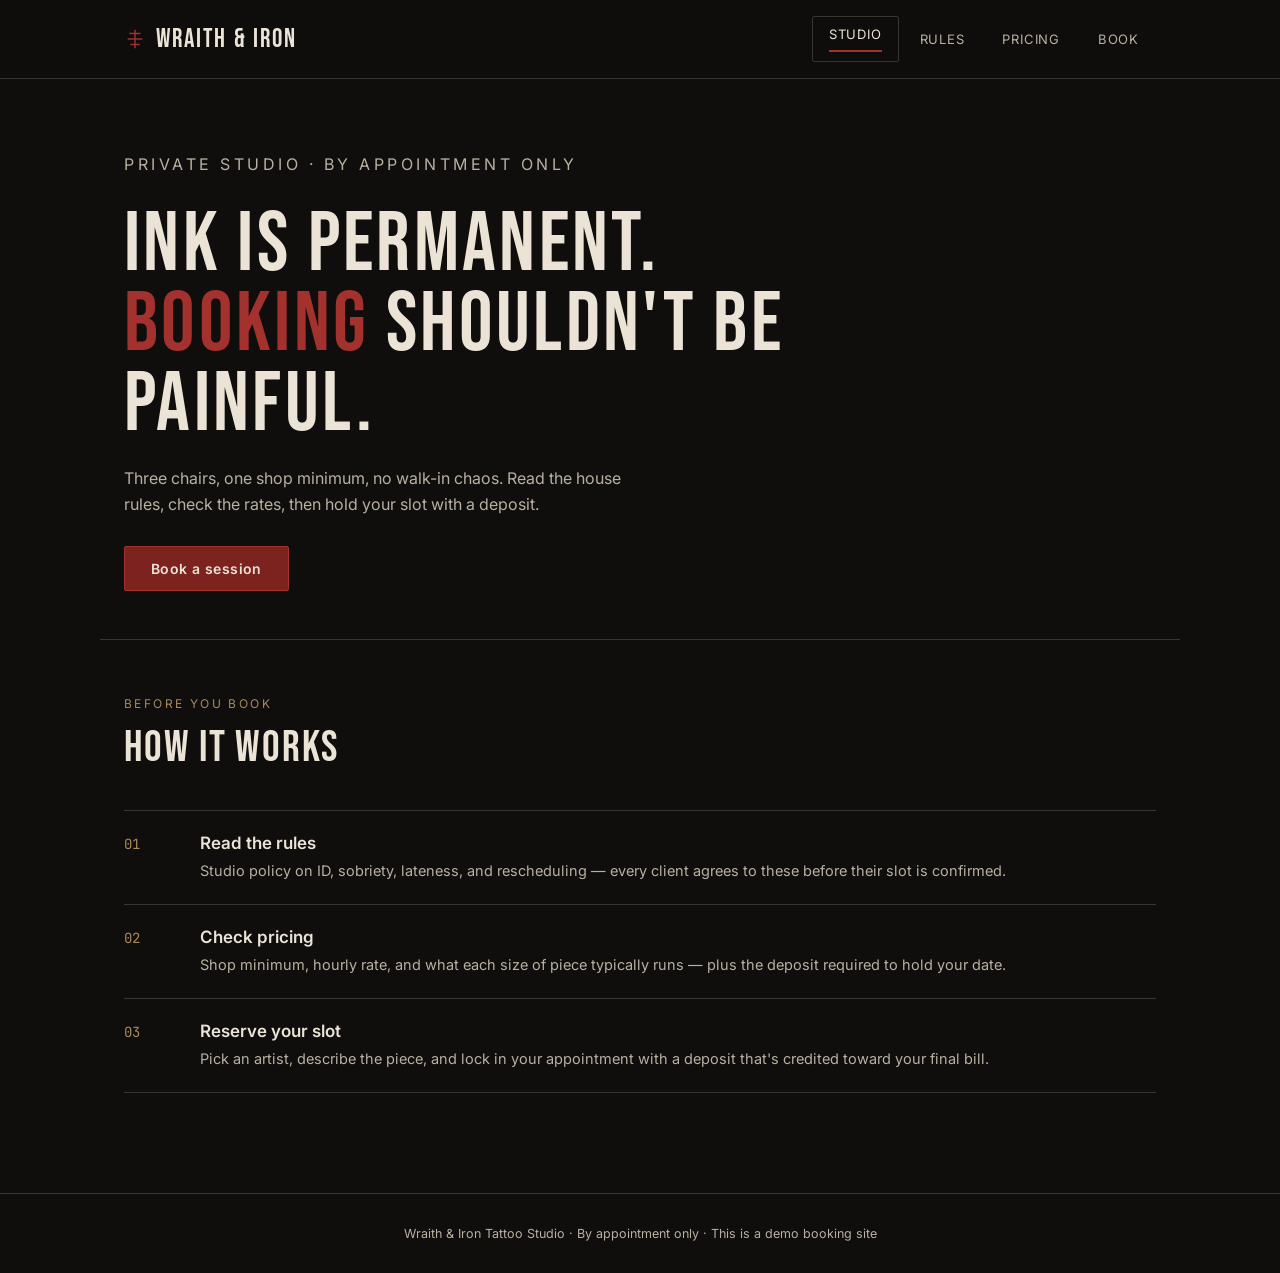
==== lunaris.html @ 9a8855dd "Add files via upload" ====
<!DOCTYPE html>
<html lang="en">
<head>
<meta charset="UTF-8">
<meta name="viewport" content="width=device-width, initial-scale=1.0">
<title>LUNARIS</title>
<link rel="preconnect" href="https://fonts.googleapis.com">
<link rel="preconnect" href="https://fonts.gstatic.com" crossorigin>
<link href="https://fonts.googleapis.com/css2?family=Bebas+Neue&family=Inter:wght@400;500;600&family=JetBrains+Mono:wght@400;500&display=swap" rel="stylesheet">
<style>
  :root{
    --ink:#0f0e0d;
    --ink-2:#17140f;
    --panel:#1c1814;
    --bone:#eae3d6;
    --bone-dim:#b9b0a0;
    --blood:#7c2320;
    --blood-bright:#a3312d;
    --gold:#a9895a;
    --line:#3a352e;
    --danger:#b23a34;
    --momo:#a50064;
    --momo-bright:#d4007f;
  }
  *{box-sizing:border-box;}
  html,body{margin:0;padding:0;}
  body{
    background:var(--ink);
    color:var(--bone);
    font-family:'Inter',sans-serif;
    min-height:100vh;
  }
  h1,h2,h3,.display{
    font-family:'Bebas Neue',sans-serif;
    letter-spacing:0.04em;
    font-weight:400;
    color:var(--bone);
  }
  .mono{font-family:'JetBrains Mono',monospace;}
  a{color:var(--gold);}

  /* ============ NAV ============ */
  header{
    position:sticky; top:0; z-index:50;
    background:rgba(15,14,13,0.94);
    border-bottom:1px solid var(--line);
    backdrop-filter:blur(4px);
  }
  .nav-wrap{
    max-width:1080px; margin:0 auto; padding:16px 24px;
    display:flex; align-items:center; justify-content:space-between;
  }
  .brand{
    display:flex; align-items:center; gap:10px;
    font-family:'Bebas Neue',sans-serif; font-size:26px; letter-spacing:0.08em;
  }
  .brand-mark{width:22px;height:22px;flex:none;}
  .tabs{display:flex; gap:4px;}
  .tab-btn{
    background:none; border:1px solid transparent; color:var(--bone-dim);
    font-family:'Inter',sans-serif; font-size:13px; letter-spacing:0.06em;
    text-transform:uppercase; padding:9px 16px; cursor:pointer;
    border-radius:2px; transition:color .15s ease, border-color .15s ease;
  }
  .tab-btn:hover{color:var(--bone);}
  .tab-btn.active{color:var(--bone); border-color:var(--line);}
  .tab-btn.active::after{content:''; display:block; height:2px; background:var(--blood-bright); margin-top:8px;}
  @media (max-width:720px){
    .tabs{gap:0;}
    .tab-btn{padding:8px 10px; font-size:11px;}
  }

  /* ============ HERO ============ */
  .hero{
    max-width:1080px; margin:0 auto; padding:72px 24px 48px;
    border-bottom:1px solid var(--line);
  }
  .hero-eyebrow{
    color:var(--gold); font-size:12px; letter-spacing:0.22em; text-transform:uppercase; margin:0 0 18px;
  }
  .hero h1{font-size:clamp(42px,7vw,84px); line-height:0.95; margin:0 0 20px; max-width:820px;}
  .hero h1 em{font-style:normal; color:var(--blood-bright);}
  .hero p{font-size:16px; color:var(--bone-dim); max-width:520px; line-height:1.65; margin:0 0 28px;}
  .btn{
    display:inline-flex; align-items:center; gap:8px;
    background:var(--blood); color:var(--bone); border:1px solid var(--blood-bright);
    font-family:'Inter',sans-serif; font-weight:600; font-size:14px;
    letter-spacing:0.03em; padding:13px 26px; cursor:pointer; border-radius:2px;
    transition:background .15s ease;
  }
  .btn:hover{background:var(--blood-bright);}
  .btn.ghost{background:transparent; color:var(--bone); border-color:var(--line);}
  .btn.ghost:hover{border-color:var(--gold); color:var(--gold);}
  .btn:disabled{opacity:0.45; cursor:not-allowed;}

  /* ============ SECTIONS ============ */
  main{max-width:1080px; margin:0 auto; padding:56px 24px 100px;}
  section.page{display:none;}
  section.page.active{display:block;}

  .section-head{margin-bottom:36px;}
  .section-head .eyebrow{color:var(--gold); font-size:12px; letter-spacing:0.2em; text-transform:uppercase; margin:0 0 10px;}
  .section-head h2{font-size:44px; margin:0;}

  /* ---- Rules ---- */
  .rules-list{border-top:1px solid var(--line);}
  .rule-row{
    display:grid; grid-template-columns:56px 1fr; gap:20px;
    padding:22px 0; border-bottom:1px solid var(--line);
  }
  .rule-num{font-family:'JetBrains Mono',monospace; color:var(--gold); font-size:14px; padding-top:2px;}
  .rule-row h3{font-size:17px; font-family:'Inter',sans-serif; font-weight:600; margin:0 0 6px; letter-spacing:0; color:var(--bone);}
  .rule-row p{margin:0; color:var(--bone-dim); font-size:14.5px; line-height:1.6;}

  /* ---- Pricing ---- */
  .price-grid{display:grid; grid-template-columns:repeat(3,1fr); gap:16px; margin-bottom:20px;}
  @media (max-width:760px){.price-grid{grid-template-columns:1fr;}}
  .price-card{
    background:var(--panel); border:1px solid var(--line); border-radius:4px;
    padding:26px 22px; position:relative;
  }
  .price-card.rec{border-color:var(--gold);}
  .price-card .badge{
    position:absolute; top:-11px; left:22px; background:var(--gold); color:var(--ink);
    font-size:11px; letter-spacing:0.08em; text-transform:uppercase; padding:3px 10px; border-radius:2px; font-weight:600;
  }
  .price-card h3{font-size:24px; margin:0 0 4px;}
  .price-card .range{font-family:'JetBrains Mono',monospace; color:var(--bone); font-size:22px; margin:10px 0 4px;}
  .price-card .hours{color:var(--bone-dim); font-size:13px; margin:0 0 16px;}
  .price-card ul{list-style:none; margin:0; padding:0; font-size:13.5px; color:var(--bone-dim);}
  .price-card li{padding:6px 0; border-top:1px solid var(--line);}
  .price-card li:first-child{border-top:none;}
  .deposit-tag{
    margin-top:16px; padding-top:14px; border-top:1px dashed var(--line);
    font-size:12.5px; color:var(--gold); font-family:'JetBrains Mono',monospace;
  }
  .fine-print{
    border:1px solid var(--line); border-radius:4px; padding:20px 22px; margin-top:8px;
    color:var(--bone-dim); font-size:13.5px; line-height:1.7;
  }
  .fine-print strong{color:var(--bone);}
  .rate-strip{
    display:flex; gap:32px; flex-wrap:wrap; margin:24px 0 32px;
    font-family:'JetBrains Mono',monospace;
  }
  .rate-strip div span{display:block; color:var(--bone-dim); font-family:'Inter',sans-serif; font-size:11px; letter-spacing:0.1em; text-transform:uppercase; margin-bottom:6px;}
  .rate-strip div strong{font-size:22px; color:var(--bone); font-weight:400;}

  /* ---- Booking ---- */
  .book-grid{display:grid; grid-template-columns:1.15fr 0.85fr; gap:36px; align-items:start;}
  @media (max-width:860px){.book-grid{grid-template-columns:1fr;}}
  .form-group{margin-bottom:18px;}
  label{display:block; font-size:12.5px; letter-spacing:0.05em; text-transform:uppercase; color:var(--bone-dim); margin-bottom:7px;}
  input,select,textarea{
    width:100%; background:var(--panel); border:1px solid var(--line); color:var(--bone);
    font-family:'Inter',sans-serif; font-size:14.5px; padding:11px 13px; border-radius:3px;
  }
  input:focus,select:focus,textarea:focus{outline:none; border-color:var(--gold);}
  textarea{resize:vertical; min-height:88px;}
  .two-col{display:grid; grid-template-columns:1fr 1fr; gap:14px;}
  @media (max-width:480px){.two-col{grid-template-columns:1fr;}}
  .size-options{display:grid; grid-template-columns:repeat(3,1fr); gap:10px;}
  @media (max-width:520px){.size-options{grid-template-columns:1fr;}}
  .size-opt{
    border:1px solid var(--line); background:var(--panel); border-radius:3px; padding:14px 12px;
    cursor:pointer; text-align:left; color:var(--bone-dim);
  }
  .size-opt.selected{border-color:var(--blood-bright); background:#241512; color:var(--bone);}
  .size-opt strong{display:block; font-size:14px; color:var(--bone); margin-bottom:3px;}
  .size-opt span{font-family:'JetBrains Mono',monospace; font-size:12px;}

  /* ---- Ticket (signature element) ---- */
  .ticket-wrap{position:sticky; top:96px;}
  .ticket{
    background:var(--panel); border:1px solid var(--line); border-radius:6px;
    position:relative; overflow:hidden;
  }
  .ticket-top{padding:22px 24px 18px; border-bottom:1px dashed var(--line); position:relative;}
  .ticket-top::before,.ticket-top::after{
    content:''; position:absolute; bottom:-9px; width:18px; height:18px; background:var(--ink);
    border-radius:50%;
  }
  .ticket-top::before{left:-9px;}
  .ticket-top::after{right:-9px;}
  .ticket-label{font-size:11px; letter-spacing:0.15em; text-transform:uppercase; color:var(--gold); margin:0 0 6px;}
  .ticket-title{font-size:28px; margin:0;}
  .ticket-body{padding:18px 24px;}
  .ticket-row{display:flex; justify-content:space-between; padding:8px 0; border-bottom:1px solid var(--line); font-size:13.5px;}
  .ticket-row:last-child{border-bottom:none;}
  .ticket-row .k{color:var(--bone-dim);}
  .ticket-row .v{font-family:'JetBrains Mono',monospace; text-align:right;}
  .ticket-total{
    display:flex; justify-content:space-between; align-items:baseline;
    padding:18px 24px; background:var(--ink-2); border-top:1px solid var(--line);
  }
  .ticket-total .k{font-size:12px; letter-spacing:0.1em; text-transform:uppercase; color:var(--bone-dim);}
  .ticket-total .v{font-family:'JetBrains Mono',monospace; font-size:26px; color:var(--gold);}
  .seal{
    position:absolute; top:14px; right:18px; transform:rotate(9deg);
    border:2px solid var(--gold); color:var(--gold); font-family:'Bebas Neue',sans-serif;
    font-size:12px; letter-spacing:0.06em; padding:5px 9px; border-radius:3px; opacity:0.92;
  }
  .demo-note{
    font-size:12px; color:var(--bone-dim); border:1px solid var(--line); border-radius:4px;
    padding:12px 14px; margin-top:14px; line-height:1.6;
  }
  .demo-note strong{color:var(--gold);}

  /* ---- MoMo deposit payment ---- */
  .momo-panel{
    display:none; margin-top:20px; background:var(--panel); border:1px solid var(--momo);
    border-radius:6px; overflow:hidden;
  }
  .momo-panel.show{display:block;}
  .momo-head{
    background:var(--momo); color:#fff; padding:12px 18px;
    display:flex; align-items:center; justify-content:space-between;
  }
  .momo-head span{font-weight:600; font-size:14px; letter-spacing:0.03em;}
  .momo-head .amt{font-family:'JetBrains Mono',monospace; font-size:16px;}
  .momo-body{padding:18px;}
  .momo-qr-box{
    width:180px; height:180px; margin:0 auto 16px; border:2px dashed var(--line); border-radius:6px;
    display:flex; align-items:center; justify-content:center; overflow:hidden; background:var(--ink-2);
  }
  .momo-qr-box img{width:100%; height:100%; object-fit:contain;}
  .momo-qr-box .placeholder-text{font-size:11.5px; color:var(--bone-dim); text-align:center; padding:0 16px; line-height:1.5;}
  .momo-field{margin-bottom:12px;}
  .momo-field .lbl{font-size:11px; letter-spacing:0.08em; text-transform:uppercase; color:var(--bone-dim); margin-bottom:4px;}
  .momo-field .val-row{display:flex; align-items:center; gap:8px;}
  .momo-field .val{font-family:'JetBrains Mono',monospace; font-size:14.5px; color:var(--bone); flex:1; word-break:break-all;}
  .copy-btn{
    background:none; border:1px solid var(--line); color:var(--bone-dim); font-size:11.5px;
    padding:5px 10px; border-radius:3px; cursor:pointer; flex:none;
  }
  .copy-btn:hover{border-color:var(--gold); color:var(--gold);}
  .momo-confirm-btn{
    width:100%; margin-top:6px; background:var(--momo); border:1px solid var(--momo-bright);
    color:#fff; font-family:'Inter',sans-serif; font-weight:600; font-size:13.5px;
    padding:12px; border-radius:3px; cursor:pointer;
  }
  .momo-confirm-btn:hover{background:var(--momo-bright);}
  .momo-confirm-btn:disabled{opacity:0.5; cursor:not-allowed;}
  .momo-status{
    text-align:center; font-size:13px; color:var(--gold); margin-top:10px; display:none;
  }
  .momo-status.show{display:block;}
  .pending-tag{
    font-family:'JetBrains Mono',monospace; font-size:11px; color:var(--gold);
    border:1px solid var(--gold); border-radius:3px; padding:2px 7px; margin-left:8px;
  }
  .paid-tag{
    font-family:'JetBrains Mono',monospace; font-size:11px; color:#7fbf7a;
    border:1px solid #4a7a46; border-radius:3px; padding:2px 7px; margin-left:8px;
  }

  /* ---- my bookings ---- */
  .my-bookings{margin-top:52px; border-top:1px solid var(--line); padding-top:32px;}
  .booking-item{
    display:flex; justify-content:space-between; align-items:center;
    padding:16px 0; border-bottom:1px solid var(--line); gap:16px;
  }
  .booking-item .info{font-size:13.5px; color:var(--bone-dim);}
  .booking-item .info strong{color:var(--bone); display:block; font-size:15px; margin-bottom:3px;}
  .booking-item .code{font-family:'JetBrains Mono',monospace; color:var(--gold); font-size:12.5px;}
  .cancel-link{background:none; border:none; color:var(--danger); font-size:12.5px; cursor:pointer; text-decoration:underline; padding:0;}
  .empty-state{color:var(--bone-dim); font-size:14px; font-style:normal;}

  footer{border-top:1px solid var(--line); padding:32px 24px; text-align:center; color:var(--bone-dim); font-size:12.5px;}
</style>
</head>
<body>

<header>
  <div class="nav-wrap">
    <div class="brand">
      <svg class="brand-mark" viewBox="0 0 24 24" fill="none" stroke="var(--blood-bright)" stroke-width="1.6"><path d="M12 2 L12 22 M6 6 L18 6 M4 12 L20 12 M7 18 L17 18"/></svg>
      WRAITH &amp; IRON
    </div>
    <nav class="tabs">
      <button class="tab-btn active" data-page="home">Studio</button>
      <button class="tab-btn" data-page="rules">Rules</button>
      <button class="tab-btn" data-page="pricing">Pricing</button>
      <button class="tab-btn" data-page="book">Book</button>
    </nav>
  </div>
</header>

<section class="hero">
  <p class="hero-eyebrow">Private studio &middot; by appointment only</p>
  <h1>Ink is permanent.<br><em>Booking</em> shouldn't be painful.</h1>
  <p>Three chairs, one shop minimum, no walk-in chaos. Read the house rules, check the rates, then hold your slot with a deposit.</p>
  <button class="btn" data-goto="book">Book a session</button>
</section>

<main>

  <!-- HOME -->
  <section class="page active" id="page-home">
    <div class="section-head">
      <p class="eyebrow">Before you book</p>
      <h2>How it works</h2>
    </div>
    <div class="rules-list">
      <div class="rule-row">
        <div class="rule-num">01</div>
        <div><h3>Read the rules</h3><p>Studio policy on ID, sobriety, lateness, and rescheduling — every client agrees to these before their slot is confirmed.</p></div>
      </div>
      <div class="rule-row">
        <div class="rule-num">02</div>
        <div><h3>Check pricing</h3><p>Shop minimum, hourly rate, and what each size of piece typically runs — plus the deposit required to hold your date.</p></div>
      </div>
      <div class="rule-row">
        <div class="rule-num">03</div>
        <div><h3>Reserve your slot</h3><p>Pick an artist, describe the piece, and lock in your appointment with a deposit that's credited toward your final bill.</p></div>
      </div>
    </div>
  </section>

  <!-- RULES -->
  <section class="page" id="page-rules">
    <div class="section-head">
      <p class="eyebrow">House policy</p>
      <h2>Studio rules</h2>
    </div>
    <div class="rules-list" id="rules-container"></div>
  </section>

  <!-- PRICING -->
  <section class="page" id="page-pricing">
    <div class="section-head">
      <p class="eyebrow">Rates</p>
      <h2>Pricing</h2>
    </div>
    <div class="rate-strip">
      <div><span>Shop minimum</span><strong>$120</strong></div>
      <div><span>Hourly rate</span><strong>$150/hr</strong></div>
      <div><span>Free touch-up window</span><strong>60 days</strong></div>
    </div>
    <div class="price-grid" id="price-grid"></div>
    <div class="fine-print">
      <strong>How deposits work.</strong> Every booked session requires a non-refundable deposit to hold the slot. It's credited toward your total at the end of the session — it's not an extra fee. Cancel or reschedule with at least 48 hours' notice and we'll apply your deposit to a new date; less notice than that, and the deposit is forfeited.
    </div>
  </section>

  <!-- BOOK -->
  <section class="page" id="page-book">
    <div class="section-head">
      <p class="eyebrow">Reserve a slot</p>
      <h2>Book your session</h2>
    </div>

    <div class="book-grid">
      <div>
        <form id="booking-form">
          <div class="two-col">
            <div class="form-group">
              <label for="f-name">Full name</label>
              <input id="f-name" type="text" placeholder="Alex Rivera" required>
            </div>
            <div class="form-group">
              <label for="f-email">Email</label>
              <input id="f-email" type="email" placeholder="alex@email.com" required>
            </div>
          </div>
          <div class="two-col">
            <div class="form-group">
              <label for="f-phone">Phone</label>
              <input id="f-phone" type="tel" placeholder="(555) 010-0192" required>
            </div>
            <div class="form-group">
              <label for="f-artist">Artist</label>
              <select id="f-artist" required>
                <option value="">No preference</option>
                <option>Reyes</option>
                <option>Odell Cruz</option>
                <option>Marisol Vane</option>
              </select>
            </div>
          </div>

          <div class="form-group">
            <label>Piece size</label>
            <div class="size-options" id="size-options"></div>
          </div>

          <div class="two-col">
            <div class="form-group">
              <label for="f-date">Preferred date</label>
              <input id="f-date" type="date" required>
            </div>
            <div class="form-group">
              <label for="f-time">Preferred time</label>
              <input id="f-time" type="time" required>
            </div>
          </div>

          <div class="form-group">
            <label for="f-desc">Describe the piece</label>
            <textarea id="f-desc" placeholder="Placement, style, size reference, any flash sheet you liked..."></textarea>
          </div>

          <button type="submit" class="btn" id="submit-btn" disabled>Secure my slot</button>
        </form>
      </div>

      <div class="ticket-wrap">
        <div class="ticket" id="ticket">
          <div class="seal" id="ticket-seal" style="display:none;">DEPOSIT SECURED</div>
          <div class="ticket-top">
            <p class="ticket-label">Consultation ticket</p>
            <h3 class="ticket-title" id="t-name">Your booking</h3>
          </div>
          <div class="ticket-body">
            <div class="ticket-row"><span class="k">Artist</span><span class="v" id="t-artist">—</span></div>
            <div class="ticket-row"><span class="k">Size</span><span class="v" id="t-size">—</span></div>
            <div class="ticket-row"><span class="k">Date</span><span class="v" id="t-date">—</span></div>
            <div class="ticket-row"><span class="k">Time</span><span class="v" id="t-time">—</span></div>
            <div class="ticket-row"><span class="k">Confirmation</span><span class="v" id="t-code">—</span></div>
          </div>
          <div class="ticket-total">
            <span class="k">Deposit due</span>
            <span class="v" id="t-deposit">$0</span>
          </div>
        </div>
        <div class="momo-panel" id="momo-panel">
          <div class="momo-head">
            <span style="display:flex; align-items:center; gap:8px;">
              <img src="https://cdn.haitrieu.com/wp-content/uploads/2022/10/Logo-MoMo-Square.png" alt="MoMo" style="width:20px; height:20px; border-radius:4px;">
              Quét để đặt cọc
            </span>
            <span class="amt" id="momo-amount">0 đ</span>
          </div>
          <div class="momo-body">
            <div class="momo-qr-box">
              <img id="momo-qr-img" src="" alt="Mã VietQR chuyển khoản"
                   onerror="this.style.display='none'; document.getElementById('momo-qr-fallback').style.display='flex';"
                   onload="this.style.display='block'; document.getElementById('momo-qr-fallback').style.display='none';">
              <div class="placeholder-text" id="momo-qr-fallback" style="display:flex; align-items:center; justify-content:center; height:100%;">
                Điền số tài khoản ngân hàng của bạn vào BANK_CONFIG trong mã nguồn để mã QR hiện ra ở đây
              </div>
            </div>
            <p style="font-size:11.5px; color:var(--bone-dim); text-align:center; margin:-6px 0 14px;">Quét bằng app MoMo hoặc app ngân hàng bất kỳ — số tiền và nội dung tự điền sẵn</p>
            <div class="momo-field">
              <div class="lbl">Số tiền cần chuyển</div>
              <div class="val-row"><span class="val" id="momo-amount-2">0 đ</span></div>
            </div>
            <div class="momo-field">
              <div class="lbl">Nội dung chuyển khoản</div>
              <div class="val-row">
                <span class="val" id="momo-note">—</span>
                <button type="button" class="copy-btn" id="momo-copy-btn">Copy</button>
              </div>
            </div>
            <button type="button" class="momo-confirm-btn" id="momo-confirm-btn">Tôi đã chuyển khoản</button>
            <p class="momo-status" id="momo-status">Đã ghi nhận — cửa hàng sẽ đối chiếu lịch sử giao dịch và xác nhận lại với bạn.</p>
          </div>
        </div>
        <div class="demo-note"><strong>Về việc xác minh.</strong> Mã QR này dùng chuẩn VietQR — chỉ chứa số tài khoản, số tiền và nội dung, không tự động báo cho trang web biết tiền đã về. Bạn (chủ tiệm) vẫn cần tự đối chiếu lịch sử giao dịch với mã đơn hàng để xác nhận cọc. Muốn tự động xác nhận hoàn toàn (webhook báo có tiền về), cần đăng ký gói VietQR có đối soát tự động hoặc MoMo Business API — cả hai đều cần backend riêng, không chỉ trang tĩnh này.</div>
      </div>
    </div>

    <div class="my-bookings">
      <div class="section-head" style="margin-bottom:20px;">
        <p class="eyebrow">On file</p>
        <h2 style="font-size:28px;">Your bookings</h2>
      </div>
      <div id="my-bookings-list"><p class="empty-state">No bookings yet — reserve a slot above and it'll show up here.</p></div>
    </div>
  </section>

</main>

<footer>Wraith &amp; Iron Tattoo Studio &middot; By appointment only &middot; This is a demo booking site</footer>

<script>
const RULES = [
  ["Eighteen or older", "You must be 18+ with a valid government photo ID at your appointment. No exceptions, no guardian sign-offs."],
  ["Deposits hold your slot", "Consultations are free. Any booked session requires a deposit — your slot isn't confirmed until it's paid."],
  ["Arrive sober", "No alcohol or recreational drugs in the 24 hours before your session. We will reschedule you and your deposit will be forfeited."],
  ["Eat and hydrate first", "Come in rested and fed. Low blood sugar is the most common reason sessions get cut short."],
  ["One guest, if there's room", "You may bring one guest, space permitting. Kids and pets stay home."],
  ["Fifteen-minute grace period", "Arrive more than 15 minutes late and we may need to release your slot and deposit to the next client."],
  ["48-hour reschedule window", "Need to move your date? Give us 48 hours' notice and your deposit carries over. Less notice forfeits it."],
  ["Aftercare is on you", "Follow the aftercare instructions exactly. We're not responsible for reactions caused by not following them."],
  ["Lock your design early", "Final designs are set 72 hours before your session. Late changes may require a new booking."],
  ["Balance due at the chair", "The remaining balance after your deposit is due in full at the end of the session — cash, card, or tap."]
];

const PACKAGES = [
  {id:"small", name:"Small", range:"$150 – $300", hours:"1 – 2 hrs", deposit:50, recommended:false,
   items:["Palm-sized or smaller","Single session","Simple linework or shading"]},
  {id:"medium", name:"Medium", range:"$300 – $600", hours:"2 – 4 hrs", deposit:100, recommended:true,
   items:["Forearm, calf, or half-sleeve section","Usually one session","Color or detailed blackwork"]},
  {id:"large", name:"Large / day rate", range:"$900 / day", hours:"4+ hrs", deposit:200, recommended:false,
   items:["Full sleeve, back piece, multi-session","Booked as day-rate blocks","Custom design consult included"]}
];

function renderRules(){
  const c = document.getElementById("rules-container");
  c.innerHTML = RULES.map((r,i)=>`
    <div class="rule-row">
      <div class="rule-num">${String(i+1).padStart(2,"0")}</div>
      <div><h3>${r[0]}</h3><p>${r[1]}</p></div>
    </div>`).join("");
}

function renderPricing(){
  const g = document.getElementById("price-grid");
  g.innerHTML = PACKAGES.map(p=>`
    <div class="price-card ${p.recommended?'rec':''}">
      ${p.recommended?'<span class="badge">Most booked</span>':''}
      <h3>${p.name}</h3>
      <div class="range mono">${p.range}</div>
      <p class="hours">${p.hours}</p>
      <ul>${p.items.map(i=>`<li>${i}</li>`).join("")}</ul>
      <div class="deposit-tag">Deposit to book: $${p.deposit}</div>
    </div>`).join("");
}

function renderSizeOptions(){
  const c = document.getElementById("size-options");
  c.innerHTML = PACKAGES.map(p=>`
    <button type="button" class="size-opt" data-id="${p.id}">
      <strong>${p.name}</strong>
      <span>Deposit $${p.deposit}</span>
    </button>`).join("");
  c.querySelectorAll(".size-opt").forEach(btn=>{
    btn.addEventListener("click", ()=>{
      c.querySelectorAll(".size-opt").forEach(b=>b.classList.remove("selected"));
      btn.classList.add("selected");
      state.packageId = btn.dataset.id;
      updateTicket();
      validateForm();
    });
  });
}

const state = { packageId: null };

function getSelectedPackage(){
  return PACKAGES.find(p=>p.id===state.packageId) || null;
}

function updateTicket(){
  const pkg = getSelectedPackage();
  const name = document.getElementById("f-name").value.trim();
  const artist = document.getElementById("f-artist").value;
  const date = document.getElementById("f-date").value;
  const time = document.getElementById("f-time").value;

  document.getElementById("t-name").textContent = name || "Your booking";
  document.getElementById("t-artist").textContent = artist || "No preference";
  document.getElementById("t-size").textContent = pkg ? pkg.name : "—";
  document.getElementById("t-date").textContent = date ? formatDate(date) : "—";
  document.getElementById("t-time").textContent = time ? formatTime(time) : "—";
  document.getElementById("t-deposit").textContent = pkg ? `$${pkg.deposit}` : "$0";
}

function formatDate(iso){
  const d = new Date(iso + "T00:00:00");
  return d.toLocaleDateString(undefined,{month:"short",day:"numeric",year:"numeric"});
}
function formatTime(t){
  const [h,m] = t.split(":").map(Number);
  const period = h >= 12 ? "PM" : "AM";
  const h12 = ((h+11)%12)+1;
  return `${h12}:${String(m).padStart(2,"0")} ${period}`;
}

function validateForm(){
  const required = ["f-name","f-email","f-phone","f-artist","f-date","f-time"];
  const filled = required.every(id => document.getElementById(id).value.trim() !== "");
  document.getElementById("submit-btn").disabled = !(filled && state.packageId);
}

["f-name","f-email","f-phone","f-artist","f-date","f-time","f-desc"].forEach(id=>{
  document.getElementById(id).addEventListener("input", ()=>{ updateTicket(); validateForm(); });
  document.getElementById(id).addEventListener("change", ()=>{ updateTicket(); validateForm(); });
});

function genCode(){
  const chars = "ABCDEFGHJKLMNPQRSTUVWXYZ23456789";
  let s = "WI-";
  for(let i=0;i<6;i++) s += chars[Math.floor(Math.random()*chars.length)];
  return s;
}

const STORAGE_KEY = "wraithiron_bookings";

function getBookingsStore(){
  try{
    const raw = localStorage.getItem(STORAGE_KEY);
    return raw ? JSON.parse(raw) : {};
  }catch(e){ return {}; }
}
function saveBookingsStore(store){
  try{
    localStorage.setItem(STORAGE_KEY, JSON.stringify(store));
    return true;
  }catch(e){
    console.error("localStorage write failed", e);
    return false;
  }
}

function loadBookings(){
  const store = getBookingsStore();
  const bookings = Object.values(store);
  bookings.sort((a,b)=> new Date(a.date+"T"+a.time) - new Date(b.date+"T"+b.time));
  renderBookingsList(bookings);
}

function statusTag(status){
  if(status === "paid") return '<span class="paid-tag">paid</span>';
  if(status === "pending_verification") return '<span class="pending-tag">pending</span>';
  return "";
}

function renderBookingsList(bookings){
  const el = document.getElementById("my-bookings-list");
  if(bookings.length===0){
    el.innerHTML = '<p class="empty-state">No bookings yet — reserve a slot above and it\'ll show up here.</p>';
    return;
  }
  el.innerHTML = bookings.map(b=>`
    <div class="booking-item" data-code="${b.code}">
      <div class="info">
        <strong>${b.size} session &middot; ${formatDate(b.date)} at ${formatTime(b.time)}</strong>
        ${b.artist} &middot; deposit $${b.deposit} &middot; <span class="code">${b.code}</span>${statusTag(b.status)}
      </div>
      <button class="cancel-link" data-code="${b.code}">Cancel</button>
    </div>`).join("");
  el.querySelectorAll(".cancel-link").forEach(btn=>{
    btn.addEventListener("click", ()=>{
      const store = getBookingsStore();
      delete store[btn.dataset.code];
      saveBookingsStore(store);
      loadBookings();
    });
  });
}

function removeVietnameseTones(str){
  return str.normalize("NFD").replace(/[\u0300-\u036f]/g, "").replace(/đ/g, "d").replace(/Đ/g, "D");
}

// ĐIỀN THÔNG TIN NGÂN HÀNG THẬT CỦA BẠN VÀO ĐÂY.
// Mã ngân hàng (bankCode) lấy tại danh sách: https://api.vietqr.io/v2/banks
// Ví dụ: vietcombank, techcombank, mbbank, tpbank, acb, bidv, vietinbank, agribank...
const BANK_CONFIG = {
  bankCode: "tpbank",
  accountNo: "13029847666",
  accountName: "VU LE VY THAO"
};

function buildVietQrUrl(amountVND, note){
  const encodedNote = encodeURIComponent(note);
  const encodedName = encodeURIComponent(BANK_CONFIG.accountName);
  return `https://img.vietqr.io/image/${BANK_CONFIG.bankCode}-${BANK_CONFIG.accountNo}-compact2.png?amount=${amountVND}&addInfo=${encodedNote}&accountName=${encodedName}`;
}

function updateMomoPanel(code, depositUSD){
  const depositVND = depositUSD * 25000;
  const amountText = depositVND.toLocaleString("vi-VN") + " đ";
  document.getElementById("momo-amount").textContent = amountText;
  document.getElementById("momo-amount-2").textContent = amountText;
  const note = removeVietnameseTones(`${code} dat coc lich hen`);
  document.getElementById("momo-note").textContent = note;
  document.getElementById("momo-qr-img").src = buildVietQrUrl(depositVND, note);
  document.getElementById("momo-panel").classList.add("show");
  document.getElementById("momo-confirm-btn").disabled = false;
  document.getElementById("momo-confirm-btn").textContent = "Tôi đã chuyển khoản";
  document.getElementById("momo-status").classList.remove("show");
}

document.getElementById("momo-copy-btn").addEventListener("click", ()=>{
  const note = document.getElementById("momo-note").textContent;
  navigator.clipboard.writeText(note).then(()=>{
    const btn = document.getElementById("momo-copy-btn");
    const original = btn.textContent;
    btn.textContent = "Copied";
    setTimeout(()=>{ btn.textContent = original; }, 1500);
  }).catch(()=>{});
});

let currentBookingCode = null;

document.getElementById("momo-confirm-btn").addEventListener("click", ()=>{
  if(!currentBookingCode) return;
  const store = getBookingsStore();
  if(store[currentBookingCode]){
    store[currentBookingCode].status = "pending_verification";
    saveBookingsStore(store);
    loadBookings();
  }
  document.getElementById("momo-confirm-btn").disabled = true;
  document.getElementById("momo-confirm-btn").textContent = "Đã ghi nhận";
  document.getElementById("momo-status").classList.add("show");
  document.getElementById("ticket-seal").style.display = "block";
  document.getElementById("ticket-seal").textContent = "PENDING VERIFICATION";
});

document.getElementById("booking-form").addEventListener("submit", (e)=>{
  e.preventDefault();
  const pkg = getSelectedPackage();
  if(!pkg) return;
  const code = genCode();
  const booking = {
    code,
    name: document.getElementById("f-name").value.trim(),
    email: document.getElementById("f-email").value.trim(),
    phone: document.getElementById("f-phone").value.trim(),
    artist: document.getElementById("f-artist").value || "No preference",
    size: pkg.name,
    deposit: pkg.deposit,
    date: document.getElementById("f-date").value,
    time: document.getElementById("f-time").value,
    desc: document.getElementById("f-desc").value.trim(),
    status: "awaiting_deposit"
  };
  const submitBtn = document.getElementById("submit-btn");
  submitBtn.disabled = true;
  submitBtn.textContent = "Securing...";

  const store = getBookingsStore();
  store[code] = booking;
  const ok = saveBookingsStore(store);

  if(ok){
    currentBookingCode = code;
    document.getElementById("t-code").textContent = code;
    document.getElementById("ticket-seal").style.display = "none";
    submitBtn.textContent = "Slot reserved";
    loadBookings();
    updateMomoPanel(code, pkg.deposit);
    document.getElementById("booking-form").reset();
    document.querySelectorAll(".size-opt").forEach(b=>b.classList.remove("selected"));
    state.packageId = null;
    setTimeout(()=>{
      submitBtn.textContent = "Secure my slot";
      updateTicket();
      validateForm();
    }, 1800);
  }else{
    submitBtn.textContent = "Try again";
    submitBtn.disabled = false;
  }
});

document.querySelectorAll(".tab-btn").forEach(btn=>{
  btn.addEventListener("click", ()=> goToPage(btn.dataset.page));
});
document.querySelectorAll("[data-goto]").forEach(btn=>{
  btn.addEventListener("click", ()=> goToPage(btn.dataset.goto));
});

function goToPage(page){
  document.querySelectorAll(".page").forEach(p=>p.classList.remove("active"));
  document.getElementById("page-"+page).classList.add("active");
  document.querySelectorAll(".tab-btn").forEach(b=>b.classList.toggle("active", b.dataset.page===page));
  window.scrollTo({top:0, behavior:"smooth"});
}

renderRules();
renderPricing();
renderSizeOptions();
loadBookings();
const today = new Date();
document.getElementById("f-date").min = today.toISOString().split("T")[0];
</script>

</body>
</html>
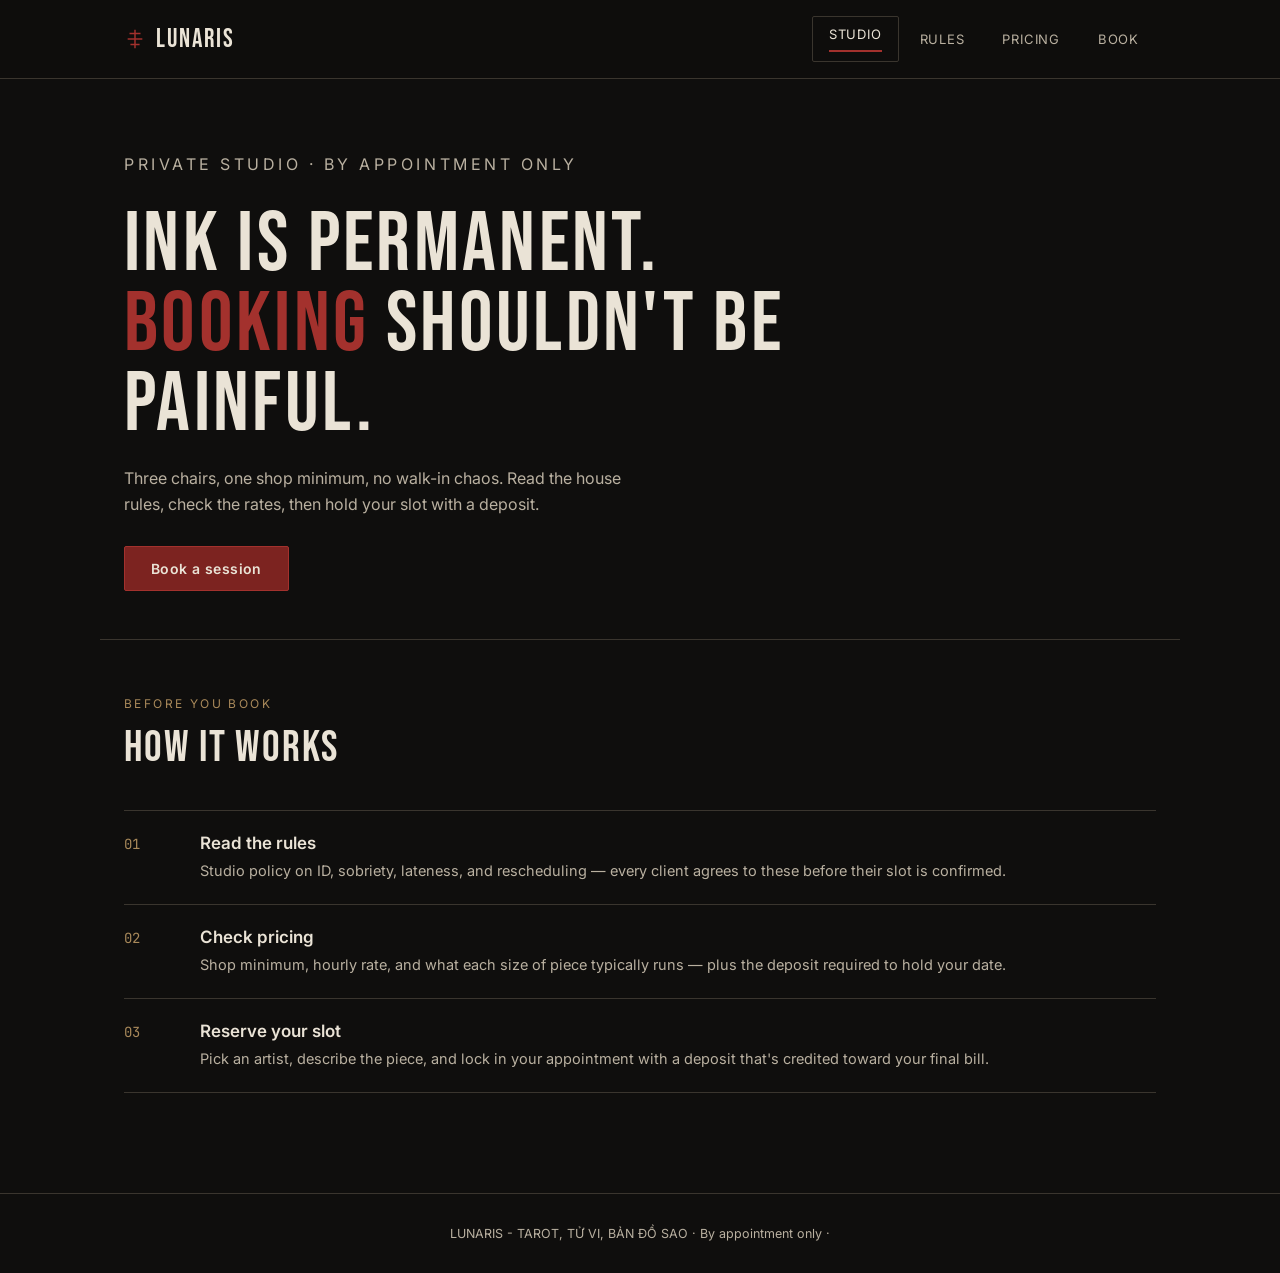
==== commit e69eb962: "Update branding from WRAITH & IRON to LUNARIS" ====
--- a/lunaris.html
+++ b/lunaris.html
@@ -275,7 +275,7 @@
   <div class="nav-wrap">
     <div class="brand">
       <svg class="brand-mark" viewBox="0 0 24 24" fill="none" stroke="var(--blood-bright)" stroke-width="1.6"><path d="M12 2 L12 22 M6 6 L18 6 M4 12 L20 12 M7 18 L17 18"/></svg>
-      WRAITH &amp; IRON
+      LUNARIS
     </div>
     <nav class="tabs">
       <button class="tab-btn active" data-page="home">Studio</button>
@@ -471,7 +471,7 @@
 
 </main>
 
-<footer>Wraith &amp; Iron Tattoo Studio &middot; By appointment only &middot; This is a demo booking site</footer>
+<footer>LUNARIS - TAROT, TỬ VI, BẢN ĐỒ SAO &middot; By appointment only &middot;</footer>
 
 <script>
 const RULES = [
